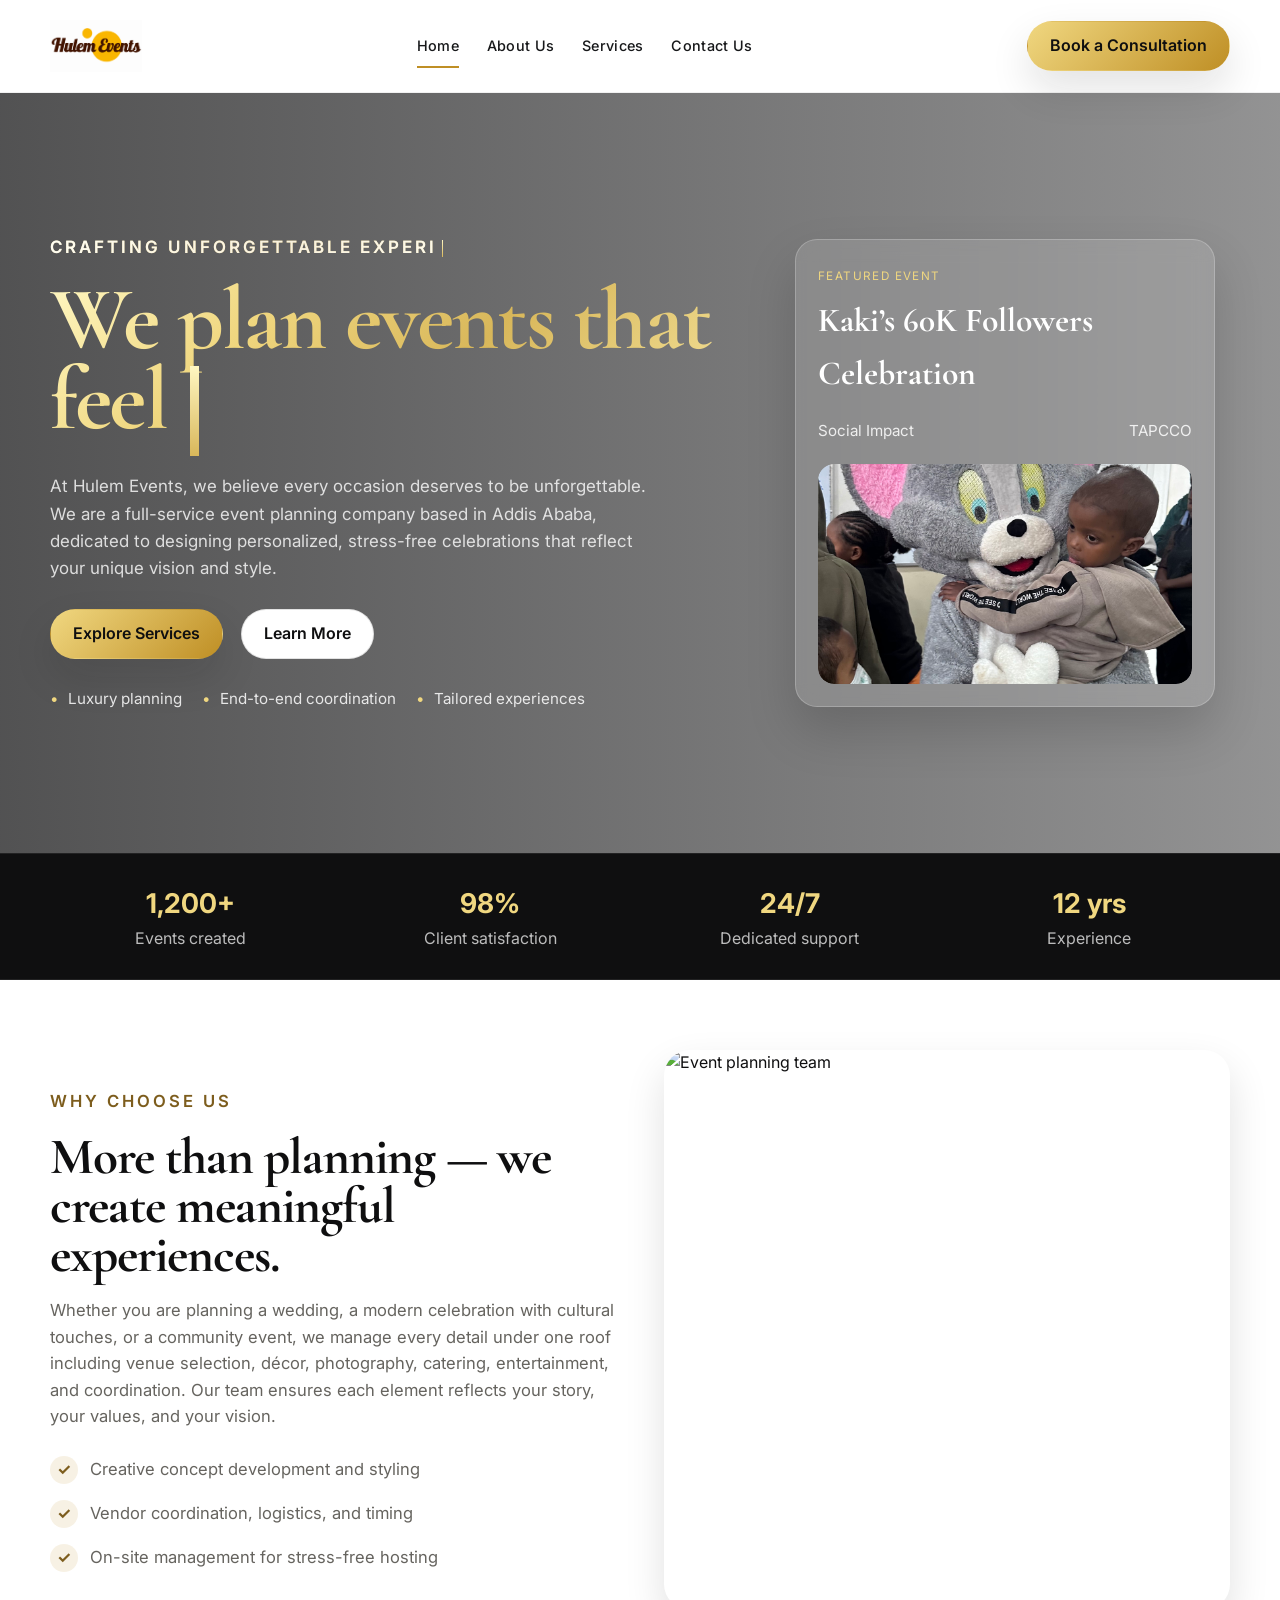
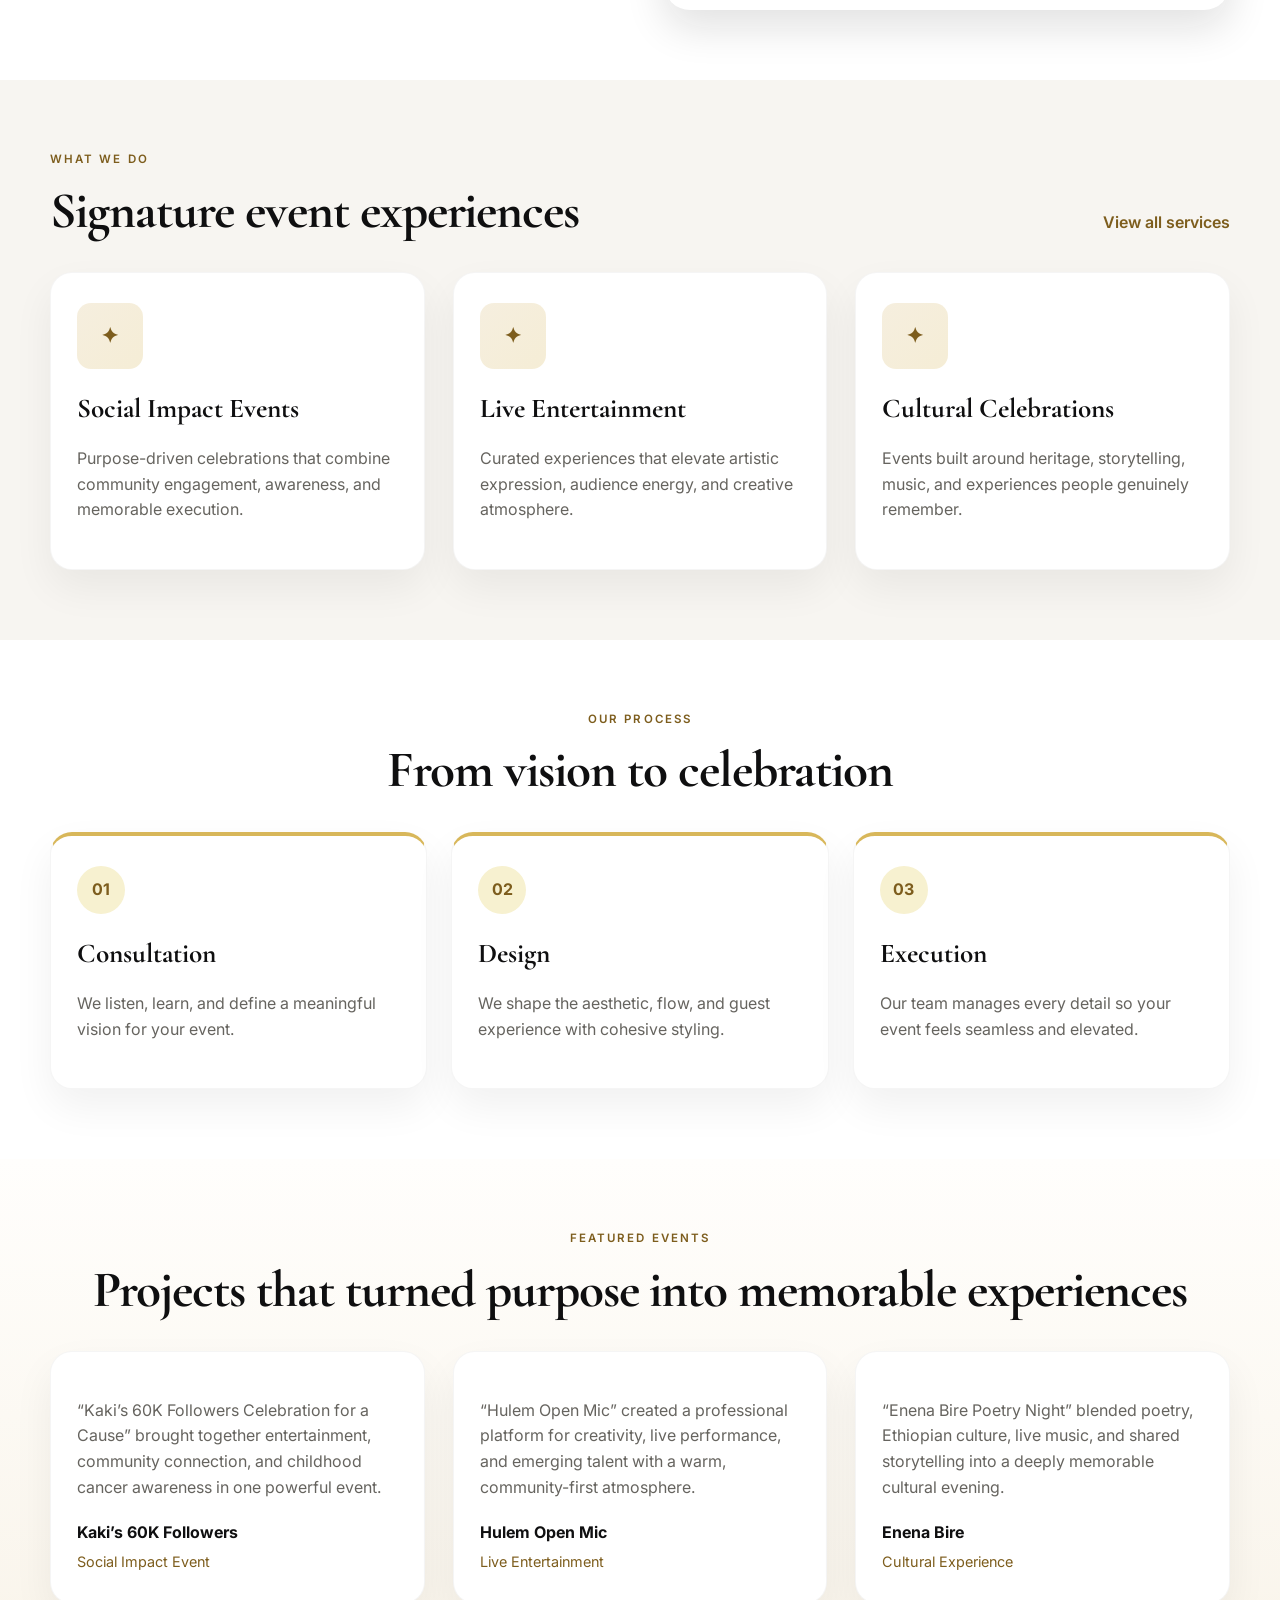
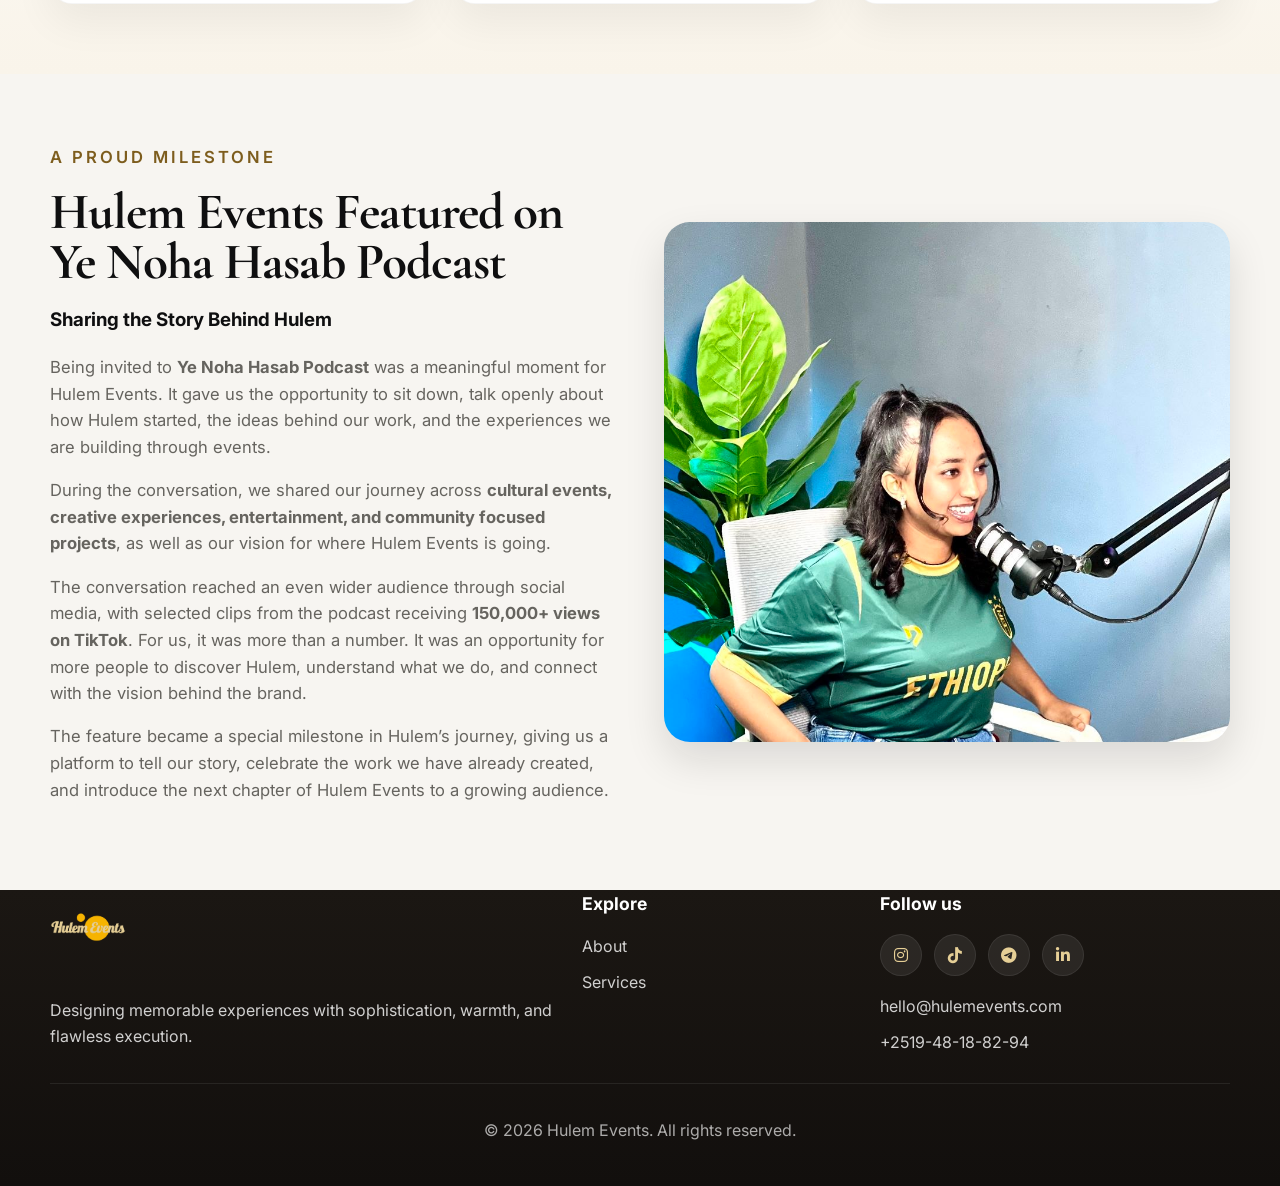
==== index.html @ c246f1d3 "Initial Commit" ====
<!DOCTYPE html>
<html lang="en">
  <head>
    <meta charset="UTF-8" />
    <meta name="viewport" content="width=device-width, initial-scale=1.0" />
    <title>Hulem Events | Event Planning</title>
    <meta
      name="description"
      content="Hulem Events creates unforgettable experiences in Addis Ababa through personalized planning, creative direction, and seamless event execution."
    />
    <link rel="preconnect" href="https://fonts.googleapis.com" />
    <link rel="preconnect" href="https://fonts.gstatic.com" crossorigin />
    <link
      href="https://fonts.googleapis.com/css2?family=Cormorant+Garamond:wght@500;600;700&family=Inter:wght@400;500;600;700;800&display=swap"
      rel="stylesheet"
    />
    <link
      rel="stylesheet"
      href="https://cdnjs.cloudflare.com/ajax/libs/font-awesome/6.5.2/css/all.min.css"
      crossorigin="anonymous"
      referrerpolicy="no-referrer"
    />
    <link rel="stylesheet" href="styles.css" />
  </head>
  <body>
    <header class="site-header">
      <div class="container nav-wrap">
        <a href="index.html" class="brand">
          <img src="Image/logo1.png" alt="Hulem Events logo" class="brand-mark" />
        </a>

        <button class="nav-toggle" aria-label="Toggle navigation">
          <span></span>
          <span></span>
          <span></span>
        </button>

        <nav class="main-nav">
          <a href="index.html" class="active">Home</a>
          <a href="about.html">About Us</a>
          <a href="services.html">Services</a>
          <a href="contact.html">Contact Us</a>
        </nav>

        <a href="contact.html" class="btn btn-primary nav-cta">Book a Consultation</a>
      </div>
    </header>

    <main>
      <section class="hero">
        <div class="hero-overlay"></div>
        <div class="container hero-content">
          <div class="hero-copy">
            <p class="eyebrow typing-text" data-typing-text="Crafting unforgettable experiences"></p>
            <h1 class="typing-text" data-typing-text="We plan events that feel personal, joyful, and truly memorable."></h1>
            <p>
              At Hulem Events, we believe every occasion deserves to be unforgettable. We are a
              full-service event planning company based in Addis Ababa, dedicated to designing
              personalized, stress-free celebrations that reflect your unique vision and style.
            </p>
            <div class="hero-actions">
              <a href="services.html" class="btn btn-primary">Explore Services</a>
              <a href="about.html" class="btn btn-secondary">Learn More</a>
            </div>
            <ul class="hero-list">
              <li>Luxury planning</li>
              <li>End-to-end coordination</li>
              <li>Tailored experiences</li>
            </ul>
          </div>

          <div class="hero-card">
            <div class="event-highlight">
              <span class="label">Featured Event</span>
              <h3>Kaki’s 60K Followers Celebration</h3>
              <div class="meta-row">
                <span>Social Impact</span>
                <span>TAPCCO</span>
              </div>
              <div class="mini-gallery slideshow" aria-label="Kaki's 60K Followers Celebration slideshow">
                <div class="slide active">
                  <img src="Image/hulem banner.png" alt="Hulem banner for Kaki's 60K Followers celebration" />
                </div>
                <div class="slide">
                  <img src="Image/IMG_1699.JPG" alt="Kaki's 60K Followers celebration photo 1" />
                </div>
                <div class="slide">
                  <img src="Image/IMG_1693.JPG" alt="Kaki's 60K Followers celebration photo 2" />
                </div>
                <div class="slide">
                  <img src="Image/IMG_1708.JPG" alt="Kaki's 60K Followers celebration photo 3" />
                </div>
              </div>
            </div>
          </div>
        </div>
      </section>

      <section class="social-proof">
        <div class="container proof-grid">
          <div>
            <strong>1,200+</strong>
            <span>Events created</span>
          </div>
          <div>
            <strong>98%</strong>
            <span>Client satisfaction</span>
          </div>
          <div>
            <strong>24/7</strong>
            <span>Dedicated support</span>
          </div>
          <div>
            <strong>12 yrs</strong>
            <span>Experience</span>
          </div>
        </div>
      </section>

      <section class="section">
        <div class="container two-col">
          <div class="section-copy">
            <p class="eyebrow accent">Why choose us</p>
            <h2>More than planning — we create meaningful experiences.</h2>
            <p>
              Whether you are planning a wedding, a modern celebration with cultural touches, or a
              community event, we manage every detail under one roof including venue selection,
              décor, photography, catering, entertainment, and coordination. Our team ensures each
              element reflects your story, your values, and your vision.
            </p>
            <div class="check-list">
              <div>
                <span>✓</span>
                <p>Creative concept development and styling</p>
              </div>
              <div>
                <span>✓</span>
                <p>Vendor coordination, logistics, and timing</p>
              </div>
              <div>
                <span>✓</span>
                <p>On-site management for stress-free hosting</p>
              </div>
            </div>
          </div>

          <div class="image-panel">
            <img src="https://images.unsplash.com/photo-1469371670807-013ccf25f16a?auto=format&fit=crop&w=1200&q=80" alt="Event planning team" />
          </div>
        </div>
      </section>

      <section class="section muted-bg">
        <div class="container">
          <div class="heading-row">
            <div>
              <p class="eyebrow accent">What we do</p>
              <h2>Signature event experiences</h2>
            </div>
            <a href="services.html" class="text-link">View all services</a>
          </div>

          <div class="card-grid three-col">
            <article class="info-card">
              <div class="icon-box">✦</div>
              <h3>Social Impact Events</h3>
              <p>Purpose-driven celebrations that combine community engagement, awareness, and memorable execution.</p>
            </article>
            <article class="info-card">
              <div class="icon-box">✦</div>
              <h3>Live Entertainment</h3>
              <p>Curated experiences that elevate artistic expression, audience energy, and creative atmosphere.</p>
            </article>
            <article class="info-card">
              <div class="icon-box">✦</div>
              <h3>Cultural Celebrations</h3>
              <p>Events built around heritage, storytelling, music, and experiences people genuinely remember.</p>
            </article>
          </div>
        </div>
      </section>

      <section class="section">
        <div class="container">
          <div class="heading-row center">
            <div>
              <p class="eyebrow accent">Our process</p>
              <h2>From vision to celebration</h2>
            </div>
          </div>

          <div class="timeline-grid">
            <div class="timeline-card">
              <span>01</span>
              <h3>Consultation</h3>
              <p>We listen, learn, and define a meaningful vision for your event.</p>
            </div>
            <div class="timeline-card">
              <span>02</span>
              <h3>Design</h3>
              <p>We shape the aesthetic, flow, and guest experience with cohesive styling.</p>
            </div>
            <div class="timeline-card">
              <span>03</span>
              <h3>Execution</h3>
              <p>Our team manages every detail so your event feels seamless and elevated.</p>
            </div>
          </div>
        </div>
      </section>

      <section class="section testimonial-section">
        <div class="container">
          <div class="heading-row center">
            <div>
              <p class="eyebrow accent">Featured events</p>
              <h2>Projects that turned purpose into memorable experiences</h2>
            </div>
          </div>

          <div class="card-grid three-col">
            <article class="testimonial-card">
              <p>
                “Kaki’s 60K Followers Celebration for a Cause” brought together entertainment,
                community connection, and childhood cancer awareness in one powerful event.
              </p>
              <div class="person">
                <strong>Kaki’s 60K Followers</strong>
                <span>Social Impact Event</span>
              </div>
            </article>
            <article class="testimonial-card">
              <p>
                “Hulem Open Mic” created a professional platform for creativity, live performance,
                and emerging talent with a warm, community-first atmosphere.
              </p>
              <div class="person">
                <strong>Hulem Open Mic</strong>
                <span>Live Entertainment</span>
              </div>
            </article>
            <article class="testimonial-card">
              <p>
                “Enena Bire Poetry Night” blended poetry, Ethiopian culture, live music, and shared
                storytelling into a deeply memorable cultural evening.
              </p>
              <div class="person">
                <strong>Enena Bire</strong>
                <span>Cultural Experience</span>
              </div>
            </article>
          </div>
        </div>
      </section>

      <section class="section muted-bg podcast-feature">
        <div class="container two-col">
          <div class="section-copy">
            <p class="eyebrow accent">A proud milestone</p>
            <h2>Hulem Events Featured on Ye Noha Hasab Podcast</h2>
            <h3>Sharing the Story Behind Hulem</h3>
            <p>
              Being invited to <strong>Ye Noha Hasab Podcast</strong> was a meaningful moment for Hulem
              Events. It gave us the opportunity to sit down, talk openly about how Hulem started, the
              ideas behind our work, and the experiences we are building through events.
            </p>
            <p>
              During the conversation, we shared our journey across <strong>cultural events, creative
              experiences, entertainment, and community focused projects</strong>, as well as our vision
              for where Hulem Events is going.
            </p>
            <p>
              The conversation reached an even wider audience through social media, with selected clips
              from the podcast receiving <strong>150,000+ views on TikTok</strong>. For us, it was more
              than a number. It was an opportunity for more people to discover Hulem, understand what
              we do, and connect with the vision behind the brand.
            </p>
            <p>
              The feature became a special milestone in Hulem’s journey, giving us a platform to tell
              our story, celebrate the work we have already created, and introduce the next chapter of
              Hulem Events to a growing audience.
            </p>
          </div>
          <div
            class="slideshow-card podcast-slideshow"
            aria-label="Photos from Hulem Events’ Ye Noha Hasab Podcast feature"
          >
            <img class="slide active" src="Image/photo_1_2026-10-13_15-42-45.jpg" alt="Hulem Events featured on Ye Noha Hasab Podcast, photo 1" />
            <img class="slide" src="Image/photo_2_2026-10-13_15-42-45.jpg" alt="Hulem Events featured on Ye Noha Hasab Podcast, photo 2" />
            <img class="slide" src="Image/photo_3_2026-10-13_15-42-45.jpg" alt="Hulem Events featured on Ye Noha Hasab Podcast, photo 3" />
            <img class="slide" src="Image/photo_4_2026-10-13_15-42-45.jpg" alt="Hulem Events featured on Ye Noha Hasab Podcast, photo 4" />
            <img class="slide" src="Image/photo_5_2026-10-13_15-42-45.jpg" alt="Hulem Events featured on Ye Noha Hasab Podcast, photo 5" />
          </div>
        </div>
      </section>

    </main>

    <footer class="site-footer">
      <div class="container footer-grid">
        <div>
          <a href="index.html" class="brand footer-brand">
            <img src="Image/logo-footer.png" alt="Hulem Events logo" class="brand-mark" />
          </a>
          <p>Designing memorable experiences with sophistication, warmth, and flawless execution.</p>
        </div>
        <div>
          <h4>Explore</h4>
          <ul>
            <li><a href="about.html">About</a></li>
            <li><a href="services.html">Services</a></li>
          </ul>
        </div>
        <div>
          <h4>Follow us</h4>
          <div class="social-links footer-socials">
            <a href="https://instagram.com" target="_blank" rel="noopener noreferrer" aria-label="Instagram"><i class="fa-brands fa-instagram"></i></a>
            <a href="https://tiktok.com" target="_blank" rel="noopener noreferrer" aria-label="TikTok"><i class="fa-brands fa-tiktok"></i></a>
            <a href="https://t.me/melat12345610" target="_blank" rel="noopener noreferrer" aria-label="Telegram"><i class="fa-brands fa-telegram"></i></a>
            <a href="https://linkedin.com" target="_blank" rel="noopener noreferrer" aria-label="LinkedIn"><i class="fa-brands fa-linkedin-in"></i></a>
          </div>
          <ul class="footer-contact-list">
            <li>hello@hulemevents.com</li>
            <li>+2519-48-18-82-94</li>
          </ul>
        </div>
      </div>
      <div class="container footer-bottom">
        <p>© <span id="year"></span> Hulem Events. All rights reserved.</p>
      </div>
    </footer>

    <script src="script.js"></script>
  </body>
</html>
---- styles.css ----
:root {
  --gold-100: #f7f1d0;
  --gold-200: #f0d780;
  --gold-300: #d8b75a;
  --gold-500: #bf8f25;
  --gold-700: #7d5d1d;
  --black-900: #0f0f10;
  --black-800: #17181a;
  --black-700: #202224;
  --white: #ffffff;
  --off-white: #f7f5f1;
  --muted: #66645f;
  --footer-bg: #1b1713;
  --footer-soft: #e6cf96;
  --shadow: 0 18px 40px rgba(17, 17, 17, 0.12);
  --radius: 22px;
  --container: 1180px;
}

* {
  box-sizing: border-box;
}

html {
  scroll-behavior: smooth;
}

body {
  margin: 0;
  font-family: "Inter", sans-serif;
  background: var(--white);
  color: var(--black-900);
  line-height: 1.6;
  overflow-x: hidden;
}

@keyframes fadeUp {
  from {
    opacity: 0;
    transform: translateY(24px);
  }
  to {
    opacity: 1;
    transform: translateY(0);
  }
}

@keyframes floatIn {
  from {
    opacity: 0;
    transform: translateY(18px) scale(0.98);
  }
  to {
    opacity: 1;
    transform: translateY(0) scale(1);
  }
}

a {
  color: inherit;
  text-decoration: none;
}

img {
  max-width: 100%;
  display: block;
}

button,
input,
select,
textarea {
  font: inherit;
}

.container {
  width: min(var(--container), calc(100% - 32px));
  margin: 0 auto;
}

.site-header {
  position: sticky;
  top: 0;
  z-index: 50;
  backdrop-filter: blur(10px);
  background: rgba(255, 255, 255, 0.88);
  border-bottom: 1px solid rgba(17, 17, 17, 0.06);
}

.nav-wrap {
  display: flex;
  align-items: center;
  justify-content: space-between;
  min-height: 72px;
  gap: 20px;
}

.brand {
  display: inline-flex;
  align-items: center;
  gap: 10px;
  font-weight: 700;
}

.brand strong,
.brand small {
  display: block;
}

.brand strong {
  font-size: 2rem;
  letter-spacing: 0.04em;
  line-height: 1.1;
  font-weight: 800;
}

.brand small {
  font-size: 0.9rem;
  letter-spacing: 0.18em;
  text-transform: uppercase;
  color: var(--gold-700);
  font-weight: 700;
}

.brand-mark {
  display: block;
  width: 72px;
  height: 72px;
  object-fit: contain;
  border-radius: 0;
  background: transparent;
  box-shadow: none;
  padding: 0;
}

.site-header .brand-mark {
  width: 92px;
  height: 92px;
}

.footer-brand .brand-mark {
  width: 76px;
  height: 76px;
}

.main-nav {
  display: flex;
  align-items: center;
  gap: 28px;
  font-weight: 500;
  color: var(--black-800);
  font-size: 0.9rem;
}

.main-nav a {
  position: relative;
  padding: 8px 0;
  letter-spacing: 0.02em;
  color: var(--black-800);
}

.main-nav a::after {
  content: "";
  position: absolute;
  left: 0;
  bottom: -2px;
  width: 0;
  height: 2px;
  background: var(--gold-500);
  transition: width 0.25s ease;
}

.main-nav a:hover::after,
.main-nav a.active::after {
  width: 100%;
}

.btn {
  display: inline-flex;
  align-items: center;
  justify-content: center;
  min-height: 50px;
  padding: 0 22px;
  border-radius: 999px;
  border: 1px solid transparent;
  font-weight: 600;
  transition: transform 0.2s ease, box-shadow 0.2s ease, background 0.2s ease;
}

.btn:hover {
  transform: translateY(-1px);
}

.btn-primary {
  background: linear-gradient(135deg, var(--gold-200), var(--gold-500));
  color: var(--black-900);
  box-shadow: var(--shadow);
}

.btn-secondary {
  background: var(--white);
  border-color: rgba(17, 17, 17, 0.12);
  color: var(--black-900);
}

.hero {
  position: relative;
  min-height: 760px;
  display: flex;
  align-items: center;
  background:
    linear-gradient(90deg, rgba(15, 15, 16, 0.72), rgba(15, 15, 16, 0.45)),
    url('https://images.unsplash.com/photo-1519167758481-83f550bb49b3?auto=format&fit=crop&w=1800&q=80') center/cover no-repeat;
  color: var(--white);
}

.hero-content {
  display: grid;
  grid-template-columns: 1.2fr 0.8fr;
  align-items: center;
  gap: 54px;
  width: min(var(--container), calc(100% - 32px));
  margin: 0 auto;
  position: relative;
  z-index: 1;
}

.eyebrow {
  margin: 0 0 18px;
  letter-spacing: 0.18em;
  text-transform: uppercase;
  font-size: 0.72rem;
  color: var(--gold-200);
  font-weight: 600;
}

.eyebrow.accent {
  color: var(--gold-700);
}

.typing-text {
  position: relative;
  display: inline-block;
  min-height: 1.2em;
  white-space: normal;
  background: linear-gradient(135deg, #fff7c2 0%, #f0d780 28%, #d8b75a 58%, #f7e7a2 100%);
  -webkit-background-clip: text;
  background-clip: text;
  color: transparent;
}

.typing-cursor {
  display: inline-block;
  width: 0.1em;
  height: 1em;
  margin-left: 4px;
  background: linear-gradient(180deg, #fff7c2, #d8b75a);
  animation: blink 0.9s step-end infinite;
  vertical-align: middle;
}

@keyframes blink {
  0%, 50% {
    opacity: 1;
  }
  50.01%, 100% {
    opacity: 0;
  }
}

.hero-copy h1,
.page-hero-content h1,
.section-copy h2,
.heading-row h2,
.cta-wrap h2 { 
  margin: 0;
  font-family: "Cormorant Garamond", serif;
  line-height: 0.96;
  letter-spacing: -0.02em;
}

.hero-copy h1 {
  max-width: 700px;
  font-size: clamp(4rem, 7vw, 7rem);
  line-height: 0.9;
  animation: fadeUp 0.8s ease both;
}

.hero-copy > *:not(h1) {
  animation: fadeUp 0.9s ease 0.1s both;
}

.hero-copy p {
  max-width: 620px;
  color: rgba(255, 255, 255, 0.8);
  font-size: 1.06rem;
}

.hero-actions {
  display: flex;
  flex-wrap: wrap;
  gap: 18px;
  margin-top: 28px;
}

.hero-list {
  display: flex;
  flex-wrap: wrap;
  gap: 20px;
  list-style: none;
  padding: 0;
  margin: 28px 0 0;
  color: rgba(255, 255, 255, 0.85);
  font-size: 0.95rem;
}

.hero-list li {
  position: relative;
  padding-left: 18px;
}

.hero-list li::before {
  content: "•";
  position: absolute;
  left: 0;
  color: var(--gold-200);
}

.hero-card {
  display: flex;
  justify-content: center;
}

.event-highlight {
  width: min(100%, 420px);
  padding: 22px;
  border-radius: var(--radius);
  background: rgba(255, 255, 255, 0.12);
  backdrop-filter: blur(10px);
  border: 1px solid rgba(255,255,255,0.22);
  box-shadow: 0 24px 50px rgba(0,0,0,0.16);
  animation: floatIn 0.9s ease both;
}

.event-highlight .label {
  display: inline-block;
  margin-bottom: 8px;
  font-size: 0.73rem;
  letter-spacing: 0.12em;
  text-transform: uppercase;
  color: var(--gold-200);
}

.event-highlight h3 {
  margin: 0;
  font-size: 2.1rem;
  font-family: "Cormorant Garamond", serif;
}

.meta-row {
  display: flex;
  justify-content: space-between;
  gap: 12px;
  margin: 18px 0 20px;
  color: rgba(255,255,255,0.85);
  font-size: 0.95rem;
}

.mini-gallery {
  position: relative;
  height: 220px;
  border-radius: 16px;
  overflow: hidden;
  background: rgba(255, 255, 255, 0.06);
}

.mini-gallery .slide {
  position: absolute;
  inset: 0;
  opacity: 0;
  transform: scale(1.06);
  transition: opacity 0.9s ease, transform 0.9s ease;
}

.mini-gallery .slide.active {
  opacity: 1;
  transform: scale(1);
}

.mini-gallery img {
  height: 100%;
  width: 100%;
  object-fit: cover;
  border-radius: 16px;
  transition: transform 0.8s ease, filter 0.8s ease;
}

.mini-gallery:hover img {
  transform: scale(1.08);
  filter: saturate(1.08) contrast(1.05);
}

.social-proof {
  background: var(--black-900);
  color: var(--white);
  border-top: 1px solid rgba(255,255,255,0.08);
  border-bottom: 1px solid rgba(255,255,255,0.08);
}

.proof-grid {
  display: grid;
  grid-template-columns: repeat(4, minmax(0, 1fr));
  gap: 18px;
  padding: 28px 0;
}

.proof-grid div {
  display: flex;
  flex-direction: column;
  align-items: center;
  text-align: center;
}

.proof-grid strong {
  font-size: clamp(1.7rem, 2vw, 2.2rem);
  color: var(--gold-200);
}

.proof-grid span {
  color: rgba(255, 255, 255, 0.72);
}

.section {
  padding: 70px 0;
}

.muted-bg {
  background: var(--off-white);
}

.two-col {
  display: grid;
  grid-template-columns: 1fr 1fr;
  gap: 48px;
  align-items: center;
}

.section-copy h2,
.heading-row h2,
.page-hero-content h1,
.cta-wrap h2 {
  font-size: clamp(2.5rem, 4vw, 4rem);
  color: var(--black-900);
}

.section-copy p {
  color: var(--muted);
  font-size: 1.04rem;
}

.founder-signature {
  display: flex;
  flex-direction: column;
  gap: 2px;
  margin-top: 24px;
  color: var(--black-900) !important;
  font-weight: 700;
}

.founder-signature span {
  color: var(--gold-700);
  font-size: 0.9rem;
  font-weight: 700;
}

.ashenda-feature {
  grid-template-columns: 1.45fr 0.75fr;
  align-items: start;
  margin-bottom: 42px;
}

.ashenda-feature .section-copy h2 {
  margin-bottom: 8px;
}

.ashenda-feature .section-copy h3 {
  margin: 0 0 20px;
  font-family: "Cormorant Garamond", serif;
  font-size: 1.8rem;
  color: var(--gold-700);
}

.ashenda-sidebar {
  display: grid;
  align-content: start;
  gap: 20px;
}

.ashenda-details h3 {
  margin: 18px 0;
}

.ashenda-details dl,
.ashenda-details dl div {
  display: grid;
  gap: 8px;
}

.ashenda-details dl {
  gap: 0;
  margin: 0;
}

.ashenda-details dl div {
  padding: 14px 0;
  border-top: 1px solid rgba(17, 17, 17, 0.08);
}

.ashenda-details dt {
  color: var(--gold-700);
  font-size: 0.76rem;
  font-weight: 700;
  letter-spacing: 0.1em;
  text-transform: uppercase;
}

.ashenda-details dd {
  margin: 0;
  color: var(--muted);
}

.check-list {
  display: grid;
  gap: 16px;
  margin-top: 26px;
}

.check-list div {
  display: flex;
  align-items: flex-start;
  gap: 12px;
  color: var(--black-900);
}

.check-list span {
  display: inline-flex;
  align-items: center;
  justify-content: center;
  width: 28px;
  height: 28px;
  border-radius: 50%;
  background: rgba(191, 143, 37, 0.12);
  color: var(--gold-700);
  font-weight: 700;
}

.check-list p {
  margin: 0;
}

.image-panel img {
  border-radius: 26px;
  box-shadow: var(--shadow);
  height: 560px;
  width: 100%;
  object-fit: cover;
}

.heading-row {
  display: flex;
  justify-content: space-between;
  align-items: end;
  gap: 20px;
  margin-bottom: 36px;
}

.heading-row.center {
  justify-content: center;
  text-align: center;
}

.text-link {
  color: var(--gold-700);
  font-weight: 600;
}

.card-grid {
  display: grid;
  gap: 28px;
}

.three-col {
  grid-template-columns: repeat(3, minmax(0, 1fr));
}

.info-card,
.timeline-card,
.testimonial-card,
.price-card,
.contact-card {
  background: var(--white);
  border-radius: 22px;
  padding: 30px 26px;
  box-shadow: 0 18px 42px rgba(19, 19, 19, 0.06);
  border: 1px solid rgba(17,17,17,0.04);
  transition: transform 0.28s ease, box-shadow 0.28s ease, border-color 0.28s ease;
}

.info-card:hover,
.timeline-card:hover,
.testimonial-card:hover,
.price-card:hover,
.contact-card:hover,
.team-card:hover {
  transform: translateY(-8px);
  box-shadow: 0 24px 42px rgba(191, 143, 37, 0.14);
  border-color: rgba(191, 143, 37, 0.25);
}

.info-card h3,
.timeline-card h3,
.price-card h3,
.contact-card h3 {
  margin-top: 18px;
  margin-bottom: 10px;
  font-size: 1.7rem;
  font-family: "Cormorant Garamond", serif;
}

.info-card p,
.timeline-card p,
.testimonial-card p,
.price-card li,
.contact-card p,
.service-card li {
  color: var(--muted);
}

.icon-box {
  width: 66px;
  height: 66px;
  display: flex;
  align-items: center;
  justify-content: center;
  background: linear-gradient(135deg, rgba(191,143,37,0.15), rgba(215,183,90,0.25));
  border-radius: 14px;
  color: var(--gold-700);
  font-weight: 700;
  font-size: 1.3rem;
}

.timeline-grid {
  display: grid;
  grid-template-columns: repeat(3, minmax(0,1fr));
  gap: 24px;
}

.timeline-card {
  border-top: 4px solid var(--gold-300);
}

.timeline-card span {
  display: inline-flex;
  width: 48px;
  height: 48px;
  border-radius: 50%;
  align-items: center;
  justify-content: center;
  background: var(--gold-100);
  color: var(--gold-700);
  font-weight: 700;
}

.testimonial-section {
  background: linear-gradient(180deg, #fffefc 0%, #f9f4ea 100%);
}

.person {
  margin-top: 20px;
  display: flex;
  flex-direction: column;
  gap: 4px;
}

.person strong {
  color: var(--black-900);
}

.person span {
  color: var(--gold-700);
  font-size: 0.9rem;
}

.cta-strip {
  display: none;
}

.cta-wrap {
  display: flex;
  align-items: center;
  justify-content: space-between;
  gap: 30px;
}

.cta-wrap .eyebrow {
  margin-bottom: 8px;
}

.page-hero {
  background:
    linear-gradient(90deg, rgba(15, 15, 16, 0.7), rgba(15, 15, 16, 0.4)),
    url('https://images.unsplash.com/photo-1511578314322-379afb476865?auto=format&fit=crop&w=1800&q=80') center/cover no-repeat;
  color: var(--white);
}

.compact-hero {
  min-height: 320px;
  display: flex;
  align-items: center;
}

.page-hero-content {
  padding: 90px 0 60px;
}

.page-hero-content h1 {
  color: var(--white);
  max-width: 760px;
}

.service-grid,
.pricing-grid,
.team-grid {
  grid-template-columns: repeat(3, minmax(0, 1fr));
}

.service-card ul,
.price-card ul {
  list-style: none;
  padding: 0;
  margin: 18px 0 0;
  display: grid;
  gap: 10px;
}

.service-card li,
.price-card li {
  position: relative;
  padding-left: 22px;
}

.service-card li::before,
.price-card li::before {
  content: "✓";
  position: absolute;
  left: 0;
  color: var(--gold-700);
  font-weight: 700;
}

.plan-header {
  border-bottom: 1px solid rgba(17,17,17,0.08);
  padding-bottom: 18px;
  margin-bottom: 18px;
}

.plan-header p {
  margin: 0;
  font-size: 0.8rem;
  letter-spacing: 0.18em;
  text-transform: uppercase;
  color: var(--gold-700);
}

.plan-header h3 {
  margin: 10px 0 6px;
  font-size: clamp(2.3rem, 3vw, 3rem);
  font-family: "Cormorant Garamond", serif;
  color: var(--black-900);
}

.plan-header span {
  color: var(--muted);
}

.featured-plan {
  background: linear-gradient(180deg, rgba(247,241,208,0.55), #fff);
  border: 1px solid rgba(191, 143, 37, 0.35);
  transform: translateY(-8px);
}

.team-card {
  background: var(--white);
  border-radius: 22px;
  overflow: hidden;
  box-shadow: 0 18px 42px rgba(19, 19, 19, 0.06);
}

.team-card img {
  width: 100%;
  height: 350px;
  object-fit: cover;
}

.team-card div {
  padding: 22px 18px 26px;
}

.team-card h3 {
  margin: 0 0 6px;
  font-size: 1.8rem;
  font-family: "Cormorant Garamond", serif;
}

.team-card span {
  color: var(--gold-700);
  font-weight: 500;
}

.event-gallery-card {
  overflow: hidden;
}

.slideshow-card {
  position: relative;
  width: 100%;
  height: 290px;
  overflow: hidden;
  border-radius: 16px 16px 0 0;
  background: rgba(17, 17, 17, 0.04);
}

.slideshow-card .slide {
  position: absolute;
  inset: 0;
  width: 100%;
  height: 100%;
  object-fit: cover;
  object-position: center;
  opacity: 0;
  pointer-events: none;
  transform: scale(1.04);
  transition: opacity 0.8s ease, transform 0.8s ease;
}

.slideshow-card .slide.active {
  opacity: 1;
  pointer-events: auto;
  transform: scale(1);
}

.slideshow-card:hover .slide {
  transform: scale(1.05);
}

.podcast-slideshow {
  height: 520px;
  border-radius: 26px;
  box-shadow: var(--shadow);
}

.ashenda-slideshow {
  height: 250px;
  margin: 0;
  border-radius: 16px;
  box-shadow: var(--shadow);
}

.empty-gallery-card .empty-gallery {
  display: flex;
  align-items: center;
  justify-content: center;
  min-height: 290px;
  background: linear-gradient(135deg, rgba(191, 143, 37, 0.08), rgba(17, 17, 17, 0.03));
  border-radius: 16px 16px 0 0;
  border: 1px dashed rgba(191, 143, 37, 0.45);
}

.empty-state {
  font-size: 0.95rem;
  letter-spacing: 0.12em;
  text-transform: uppercase;
  color: var(--gold-700);
  font-weight: 700;
}

.image-gallery-grid {
  display: grid;
  grid-template-columns: repeat(5, minmax(0, 1fr));
  gap: 18px;
  margin-top: 30px;
}

.image-gallery-grid img {
  width: 100%;
  height: 210px;
  object-fit: cover;
  border-radius: 18px;
  box-shadow: 0 16px 30px rgba(17, 17, 17, 0.08);
  transition: transform 0.35s ease, box-shadow 0.35s ease, filter 0.35s ease;
}

.image-gallery-grid img:hover {
  transform: translateY(-6px) scale(1.02);
  box-shadow: 0 22px 36px rgba(191, 143, 37, 0.2);
  filter: saturate(1.08);
}

.contact-section {
  padding-top: 80px;
}

.contact-layout {
  display: grid;
  grid-template-columns: 1.2fr 0.8fr;
  gap: 30px;
  align-items: start;
}

.contact-form-wrap {
  background: var(--white);
  border: 1px solid rgba(17,17,17,0.05);
  box-shadow: 0 18px 42px rgba(19, 19, 19, 0.04);
  border-radius: 26px;
  padding: 28px;
}

.contact-form {
  display: grid;
  gap: 18px;
  margin-top: 20px;
}

.form-row {
  display: grid;
  gap: 18px;
}

.two-col-form {
  grid-template-columns: repeat(2, minmax(0,1fr));
}

label {
  display: grid;
  gap: 10px;
  color: var(--black-900);
  font-weight: 600;
}

input,
select,
textarea {
  width: 100%;
  background: var(--off-white);
  border: 1px solid rgba(17,17,17,0.08);
  border-radius: 14px;
  padding: 14px 16px;
  color: var(--black-900);
}

input:focus,
select:focus,
textarea:focus {
  outline: 2px solid rgba(191,143,37,0.2);
  border-color: rgba(191,143,37,0.42);
}

.contact-info {
  display: grid;
  gap: 18px;
}

.contact-card {
  background: linear-gradient(180deg, #fff 0%, #faf6ee 100%);
}

.social-contact-card .social-links a {
  width: 44px;
  height: 44px;
  background: rgba(191, 143, 37, 0.08);
  border-color: rgba(191, 143, 37, 0.18);
  color: var(--gold-700);
}

.social-contact-card .social-links a:hover {
  background: linear-gradient(135deg, var(--gold-200), var(--gold-500));
  color: var(--black-900);
}

.site-footer {
  background: linear-gradient(180deg, var(--footer-bg) 0%, #120f0d 100%);
  color: rgba(255,255,255,0.8);
  padding-top: 0;
  margin-top: 0;
}

.footer-grid {
  display: grid;
  grid-template-columns: 1.3fr 0.7fr 0.9fr;
  gap: 26px;
  padding-bottom: 18px;
}

.footer-brand {
  margin-bottom: 16px;
}

.site-footer h4 {
  color: var(--white);
  margin: 0 0 16px;
  font-size: 1.1rem;
}

.site-footer ul {
  list-style: none;
  padding: 0;
  margin: 0;
  display: grid;
  gap: 10px;
}

.site-footer a {
  color: rgba(255,255,255,0.8);
}

.site-footer a:hover {
  color: var(--gold-200);
}

.footer-bottom {
  border-top: 1px solid rgba(255,255,255,0.08);
  padding: 18px 0 26px;
  text-align: center;
  color: rgba(255,255,255,0.65);
}

.footer-contact-list {
  margin-top: 18px !important;
}

.social-links {
  display: flex;
  flex-wrap: wrap;
  gap: 12px;
  margin-top: 12px;
}

.social-links a {
  display: inline-flex;
  align-items: center;
  justify-content: center;
  width: 42px;
  height: 42px;
  border-radius: 50%;
  background: rgba(255,255,255,0.08);
  color: var(--footer-soft);
  border: 1px solid rgba(255,255,255,0.08);
  transition: transform 0.25s ease, background 0.25s ease, border-color 0.25s ease, color 0.25s ease;
}

.social-links a:hover {
  transform: translateY(-3px) scale(1.04);
  background: linear-gradient(135deg, var(--gold-200), var(--gold-500));
  color: var(--black-900);
  border-color: transparent;
}

.footer-socials {
  margin-bottom: 16px;
}

.nav-toggle {
  display: none;
  flex-direction: column;
  gap: 6px;
  width: 44px;
  height: 44px;
  border: 1px solid rgba(17,17,17,0.08);
  border-radius: 12px;
  background: transparent;
  cursor: pointer;
}

.nav-toggle span {
  display: block;
  width: 22px;
  height: 2px;
  margin: 0 auto;
  background: var(--black-900);
}

@media (max-width: 960px) {
  .hero-content,
  .two-col,
  .ashenda-feature,
  .contact-layout,
  .footer-grid,
  .three-col,
  .service-grid,
  .pricing-grid,
  .team-grid,
  .timeline-grid {
    grid-template-columns: 1fr;
  }

  .nav-toggle {
    display: flex;
  }

  .main-nav {
    position: absolute;
    top: 100%;
    left: 0;
    right: 0;
    display: none;
    flex-direction: column;
    align-items: flex-start;
    background: rgba(255,255,255,0.98);
    border-bottom: 1px solid rgba(17,17,17,0.06);
    padding: 16px 20px 20px;
    gap: 12px;
  }

  .main-nav.open {
    display: flex;
  }

  .nav-cta {
    display: none;
  }

  .proof-grid {
    grid-template-columns: repeat(2, minmax(0, 1fr));
  }

  .cta-wrap {
    flex-direction: column;
    align-items: flex-start;
  }
}

@media (max-width: 640px) {
  .hero {
    min-height: 620px;
  }

  .section {
    padding: 80px 0;
  }

  .proof-grid,
  .two-col-form {
    grid-template-columns: 1fr;
  }

  .hero-copy h1 {
    font-size: 3.2rem;
  }

  .page-hero-content {
    padding-top: 70px;
  }
}
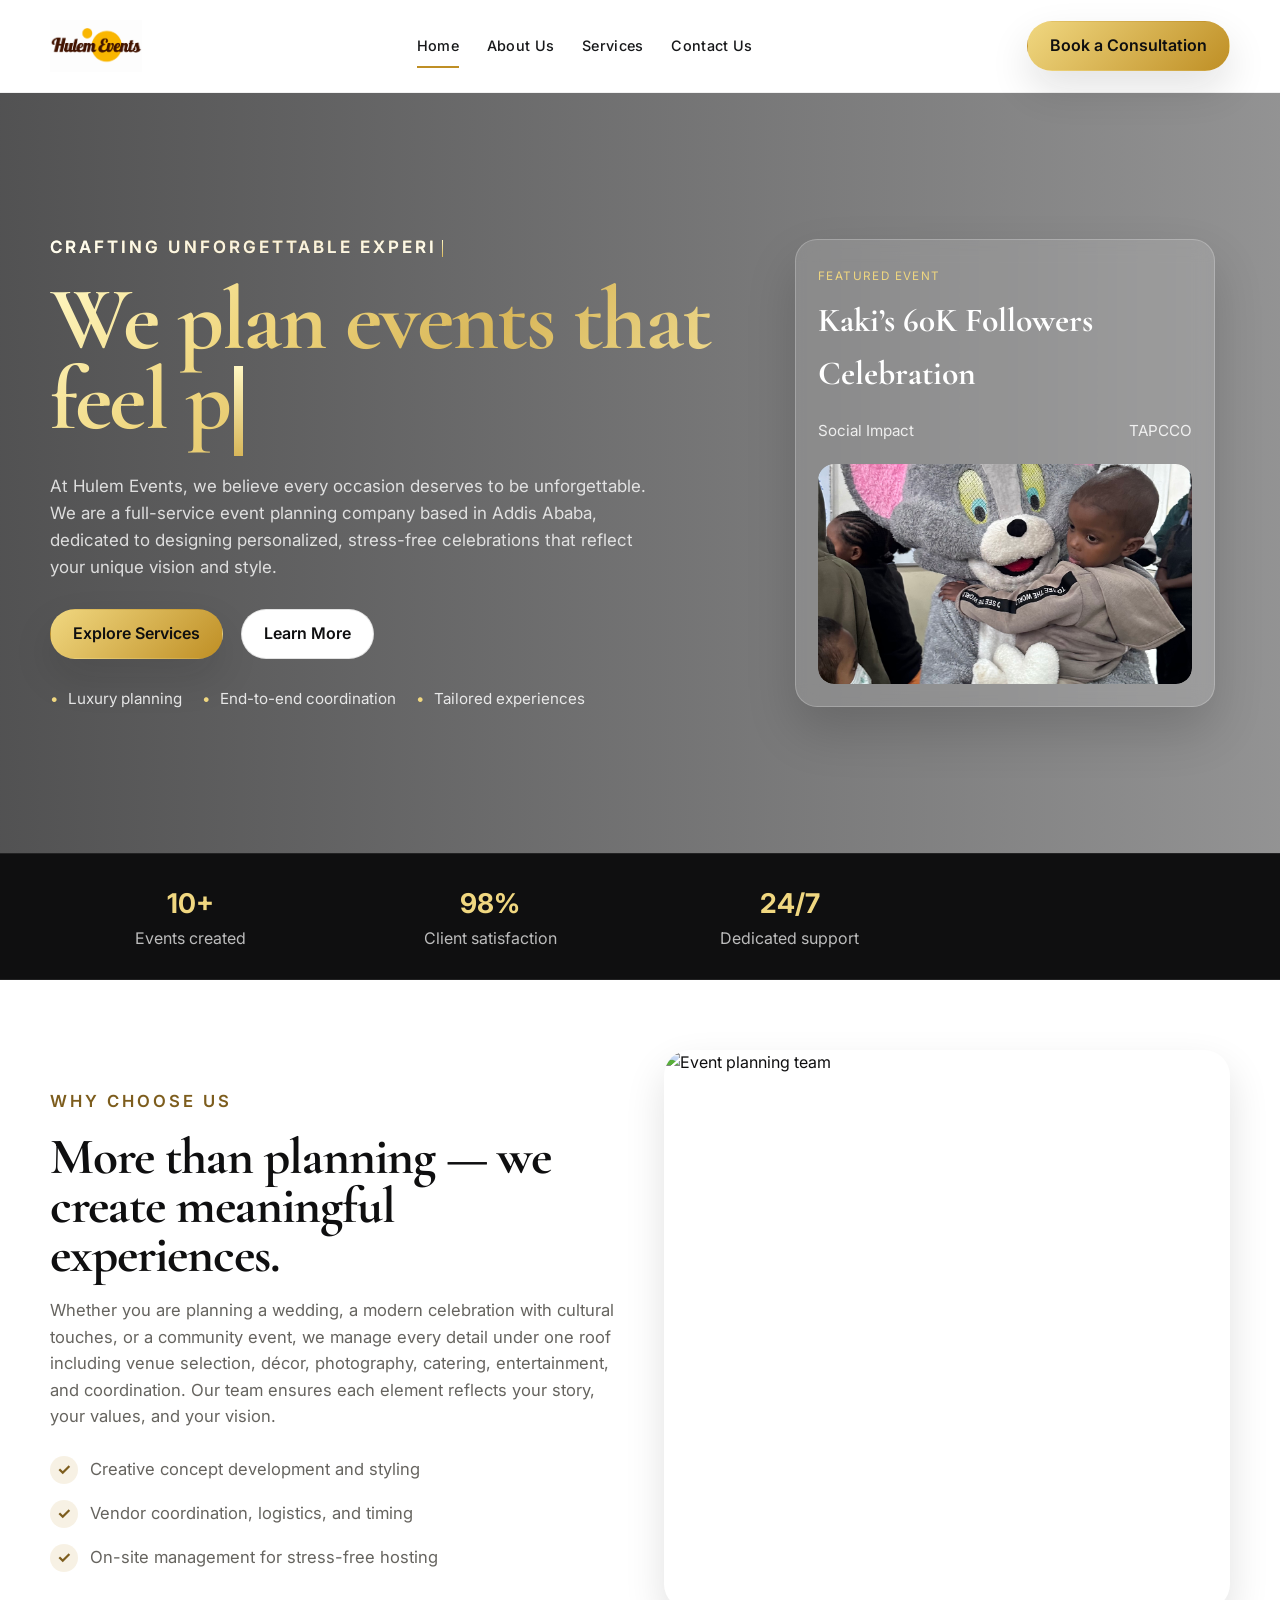
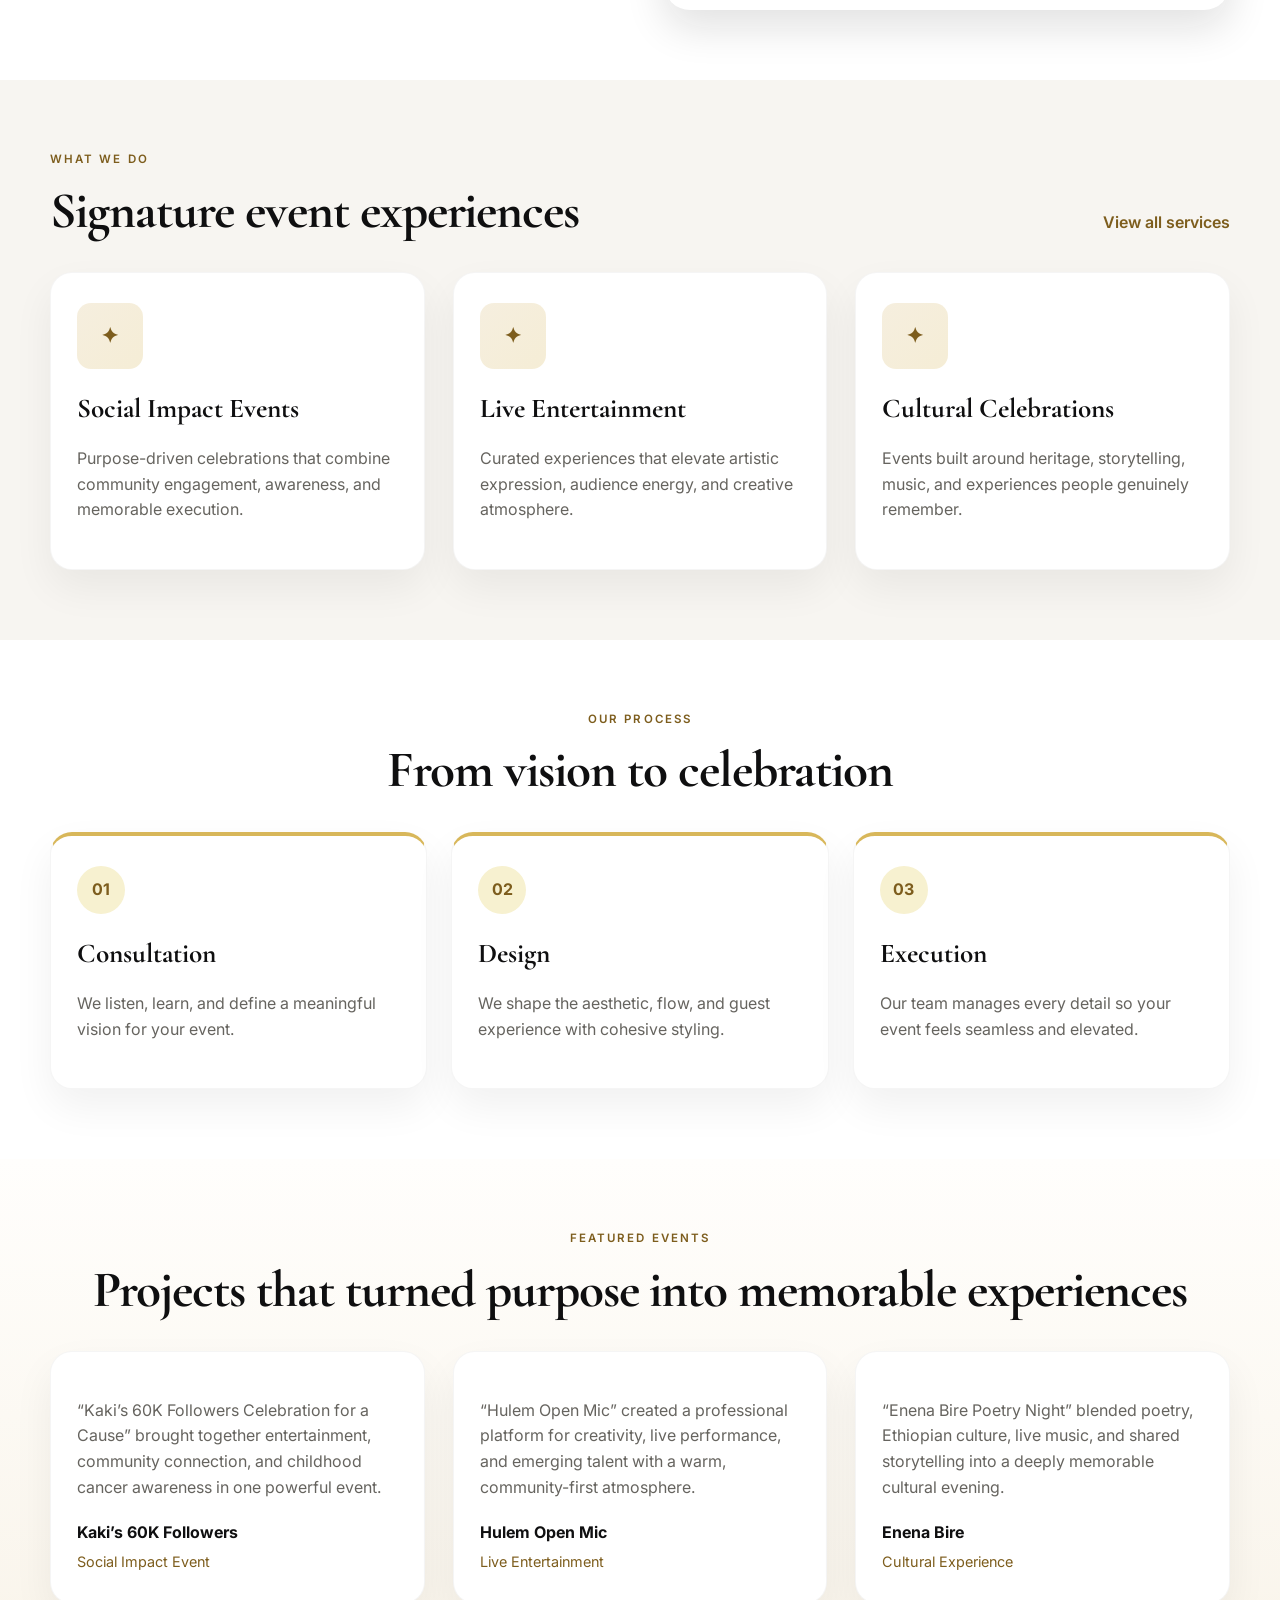
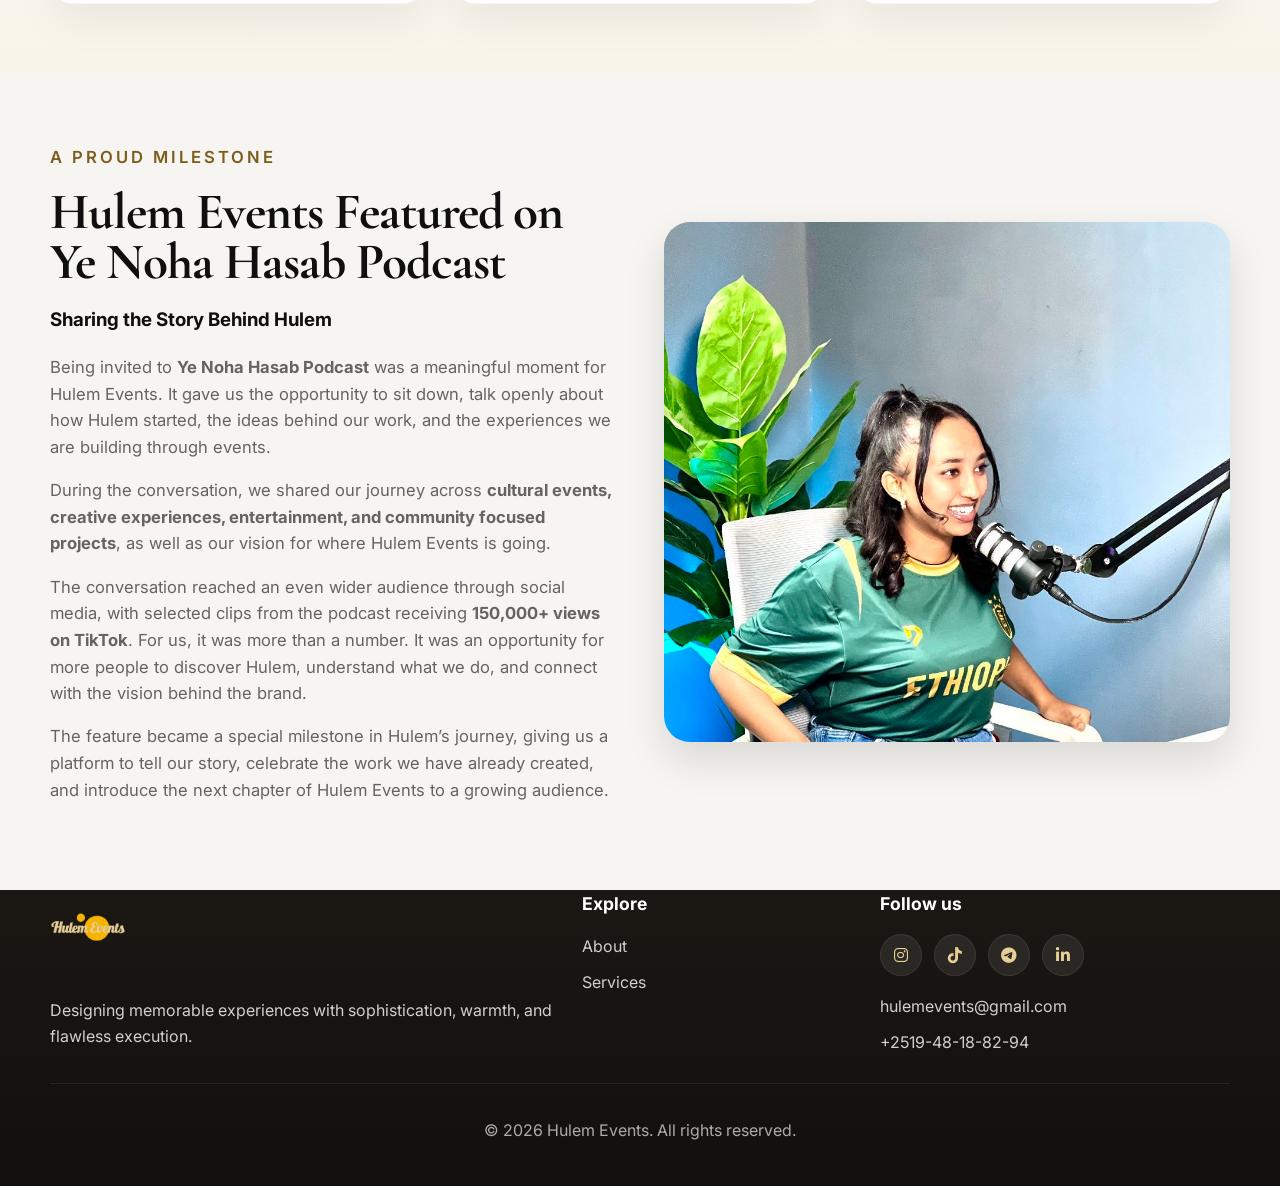
==== commit 128d59e9: "Minor Updates" ====
--- a/index.html
+++ b/index.html
@@ -99,7 +99,7 @@
       <section class="social-proof">
         <div class="container proof-grid">
           <div>
-            <strong>1,200+</strong>
+            <strong>10+</strong>
             <span>Events created</span>
           </div>
           <div>
@@ -109,10 +109,6 @@
           <div>
             <strong>24/7</strong>
             <span>Dedicated support</span>
-          </div>
-          <div>
-            <strong>12 yrs</strong>
-            <span>Experience</span>
           </div>
         </div>
       </section>
@@ -320,7 +316,7 @@
             <a href="https://linkedin.com" target="_blank" rel="noopener noreferrer" aria-label="LinkedIn"><i class="fa-brands fa-linkedin-in"></i></a>
           </div>
           <ul class="footer-contact-list">
-            <li>hello@hulemevents.com</li>
+            <li>hulemevents@gmail.com</li>
             <li>+2519-48-18-82-94</li>
           </ul>
         </div>
